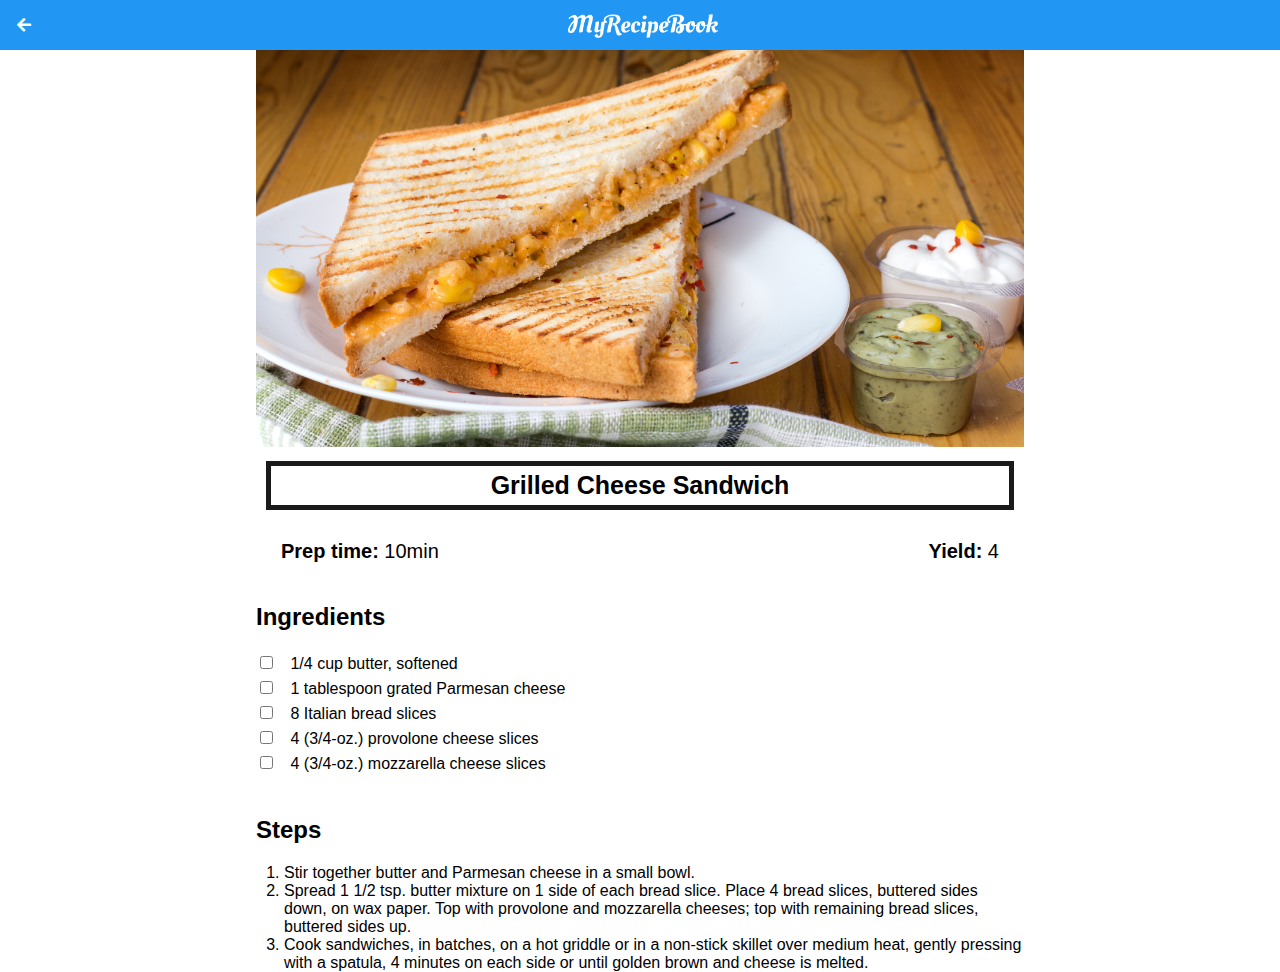
==== grilledCheese.html @ 3b3c0997 "SUBMIT M3A1" ====
<!DOCTYPE html>
<html>
    <head>
        <title>My Recipe Book | Meals | Grilled Cheese</title>
        <link rel="stylesheet" href="style.css">
        <link rel="stylesheet" href="fontAwesome/css/all.css">
    </head>

    <body class="body-recipes">
        <div class="header">
            <a href="index.html">
               <i class="fas fa-arrow-left"></i>
            </a>
   
            <img src="images/logo-text.png">
          </div>
        <div id="recipe">
           
            <div class="recipe-details">
                <img src="images/grilledCheese.png">

                <h1>Grilled Cheese Sandwich</h1>

                <div class="recipe-details-info">
                    <p><b>Prep time:</b> 10min</p>
                    <p style="float: right;"><b>Yield:</b> 4</p>
                </div>
            </div>
            <div class="recipe-details-ingredients">
                <h2>Ingredients</h2>

                <input id="check-01"type="checkbox">
                <label for="check-01">1/4 cup butter, softened</label>
                <br>
                <input id="check-02"type="checkbox">
                <label for="check-02">1 tablespoon grated Parmesan cheese</label>
                <br>
                <input id="check-03"type="checkbox">
                <label for="check-03">8 Italian bread slices</label>
                <br>
                <input id="check-04"type="checkbox">
                <label for="check-04">4 (3/4-oz.) provolone cheese slices</label>
                 <br>
                <input id="check-05"type="checkbox">
                <label for="check-05">4 (3/4-oz.) mozzarella cheese slices</label>
               
             </div>
             <div class="recipe-details-steps">
                <h2>Steps</h2>

                <ol>
                    <li>Stir together butter and Parmesan cheese in a small bowl.</li>
                    <li>Spread 1 1/2 tsp. butter mixture on 1 side of each bread slice. Place 4 bread slices, buttered sides down, on wax paper. Top with provolone and mozzarella cheeses; top with remaining bread slices, buttered sides up.</li>
                    <li>Cook sandwiches, in batches, on a hot griddle or in a non-stick skillet over medium heat, gently pressing with a spatula, 4 minutes on each side or until golden brown and cheese is melted.</li>
                </ol>
            </div>
        </div> 
    </body>
</html>
---- style.css ----
html{
    height: 100%;
}

body{
    font-family: sans-serif;

    margin: 0;
    padding: 0;
    height: 100%
}
 .body-home{
     background-image: url('images/background-01-port.png');
     background-position: center;
     background-attachment: fixed;
     background-repeat: no-repeat;
     background-size: cover;
 }
/*==================== HOME PAGE ===================*/

#home-logo-img{
    width: 50px;
    display: block;
    margin: auto;  
    padding-top: 25px 10px 10px 10px;
    
}
#home-logo-text{
    display: block;
    margin: auto;
    width: auto;
    padding: 25px
}

/*========= HOME PAGE MENU =========*/

.home-menu-item{
    text-decoration: none;
    text-transform: uppercase;

    color:white;
    font-size: 25px;
    font-weight: bold;
    text-align: center;
    border: 5px solid white;

    display: block;
    margin: auto;
    margin-bottom: 10px;
    width: 80%;
}
/*================= HEADER ==============*/

.header{ 
    background-color: #2196f3;

    width: 100% ;
    height: 50px;
    top: 0;

    position: fixed;
    overflow: hidden;

    text-align: center;
}

.header i{
    float: left;
    padding: 17px 0px 0px 17px;
    color: white;
}

.header img{
    width: 150px;
    padding-top: 14px;
    padding-right: 25px;
}
/*================= HOME PAGE ==============*/

/*========= MEALS PAGE =========*/

#meals {
    padding:50px;
}
.meals-list a {
   text-decoration: none;
}

.meals-list-item {
    border: 5px solid black;
    margin: 10px;
}

.meals-list-item h1 {
    font-weight: bold;
    font-size: 20px;
    color:black;
    padding-left: 10px;
}

.meals-list-item i{
    float: right;
    color: #1a1a1a;
    padding-right: 10px;
}

.body-meals{
    background-image: url('images/background-02-port.png');
    background-position: center;
    background-attachment: fixed;
    background-repeat: no-repeat;
    background-size: cover;
}

.meals-list-item p {
    font-style: italic;
    font-size: 15px;
    color:#1a1a1a;
    margin-top: -7px;
    padding-left: 10px;
}

/*========= DRINKS PAGE =========*/

#drinks {
    padding:50px;
}

.drinks-list a{
   text-decoration: none;
}

.drinks-list-item {
    border: 5px solid black;
    margin: 10px;
}

.drinks-list-item h1 {
    font-weight: bold;
    font-size: 20px;
    color:black;
    padding-left: 10px;
}

.drinks-list-item p {
    font-style: italic;
    font-size: 15px;
    color:#1a1a1a;
    margin-top: -7px;
    padding-left: 10px;
}

.drinks-list-item i{
    float: right;
    color: #1a1a1a;
    padding-right: 10px;
}

.body-drinks{
    background-image: url('images/background-02-port.png');
    background-position: center;
    background-attachment: fixed;
    background-repeat: no-repeat;
    background-size: cover;
}

/*========= DESERTS PAGE =========*/

#deserts {
    padding:50px;
}

.deserts-list a{
  text-decoration: none;  
}

.deserts-list-item {
    border: 5px solid black;
    margin: 10px;
}

.deserts-list-item h1 {
    font-weight: bold;
    font-size: 20px;
    color:black;
    padding-left: 10px;
}

.deserts-list-item p {
    font-style: italic;
    font-size: 15px;
    color:#1a1a1a;
    margin-top: -7px;
    padding-left: 10px;
}

.deserts-list-item i{
    float: right;
    color: #1a1a1a;
    padding-right: 10px;
}

.body-deserts{
    background-image: url('images/background-02-port.png');
    background-position: center;
    background-attachment: fixed;
    background-repeat: no-repeat;
    background-size: cover;
}

/*============= RECIPE PAGE =============*/

/*========= RECIPE DETAILS =========*/

#recipe{
    padding-top: 15px;
}

.recipe-details img {
    width: 100%;
}

.recipe-details h1{
    font-size: 25px;
    text-align: center;
    border: 5px solid #1a1a1a;
    margin: 10px;
    padding: 5px;
}

.recipe-details h2{
    font-size: 20px;
    text-align: left;
    margin: 0;
    margin-left: 10px;
}
.recipe-details-info {
    margin-left: 25px;
    margin-right: 25px;
}

.recipe-details-info p{
    font-size: 20px;
    display: inline-block;
}

.recipe-details-ingredients label{
    line-height: 25px;
    margin-left: 10px;
}

.recipe-details-steps{
    padding-top: 20px;
}

.recipe-details-steps ol{
    padding-left: 28px;
}

/*========= RESPONSIVE LAYOUT =========*/

@media only screen and (min-width: 600px) {
   #meals{
       width:80%;
       margin:auto;
   }

   #recipe{
       width:80%;
       margin:auto;
   }
}

@media only screen and (min-width:1000px){
    #meals{
        width:60%;
        margin:auto;
    }
 
    #recipe{
        width:60%;
        margin:auto;
    }
}

@media only screen and (min-width:1500px){
    #meals{
        width:40%;
        margin:auto;
    }
 
    #recipe{
        width:40%;
        margin:auto;
    }
}

@media only screen and (min-width:720px){
    .body-home{
        background-image: url('images/background-01-land.png');
    }
 
    .body-meals{
       background-image: url('images/background-02-land.png') ;
    }

    .body-drinks{
        background-image: url('images/background-02-land.png') ;
     }
     .body-deserts{
        background-image: url('images/background-02-land.png') ;
     }
}
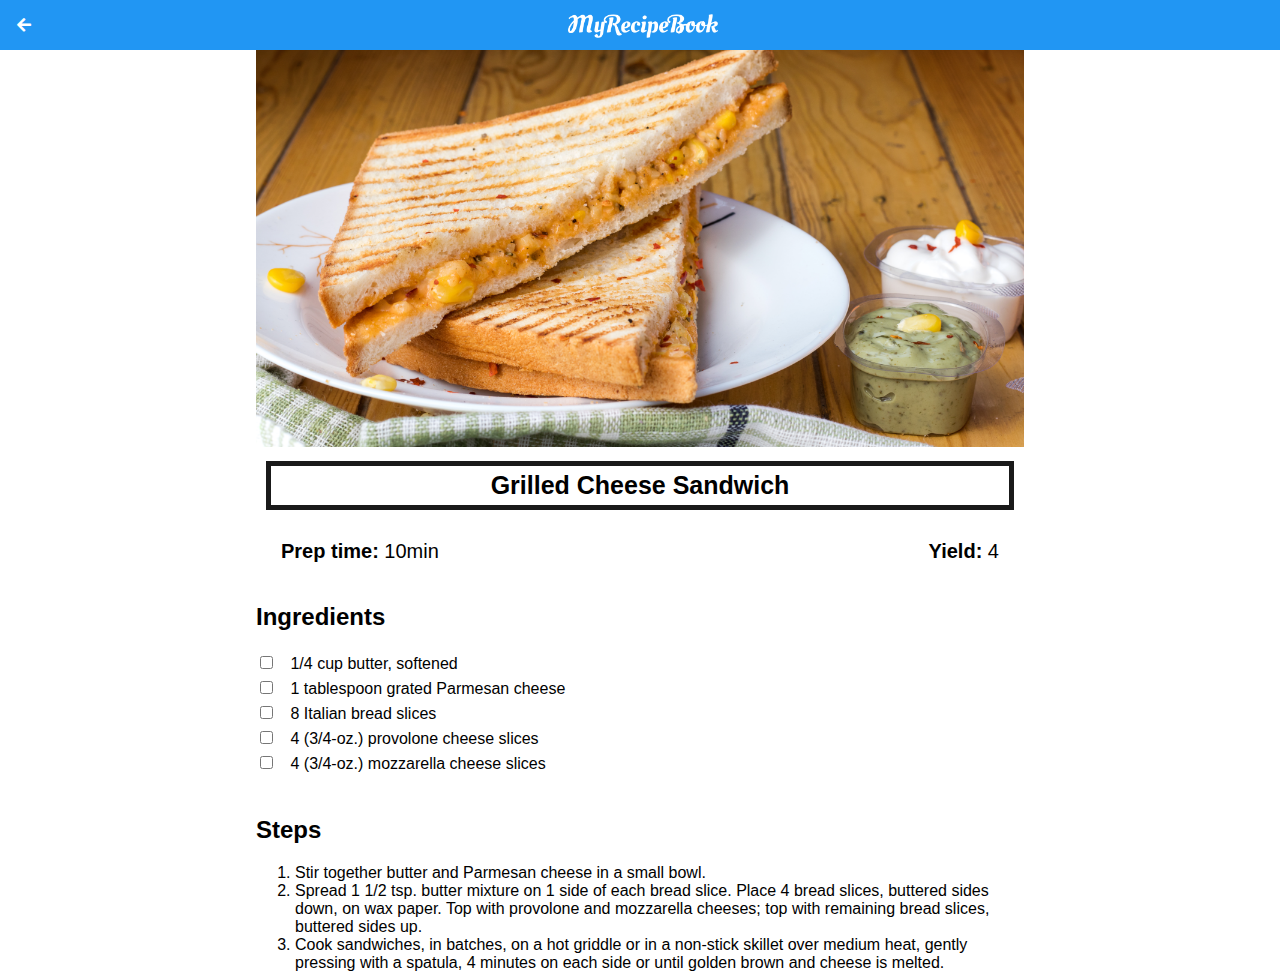
==== commit 5b77e7c4: "submit m3a1" ====
--- a/grilledCheese.html
+++ b/grilledCheese.html
@@ -8,7 +8,7 @@
 
     <body class="body-recipes">
         <div class="header">
-            <a href="index.html">
+            <a href="meals.html">
                <i class="fas fa-arrow-left"></i>
             </a>
    
--- a/style.css
+++ b/style.css
@@ -255,6 +255,7 @@
 
 .recipe-details-steps ol{
     padding-left: 28px;
+    margin: 11px;
 }
 
 /*========= RESPONSIVE LAYOUT =========*/
